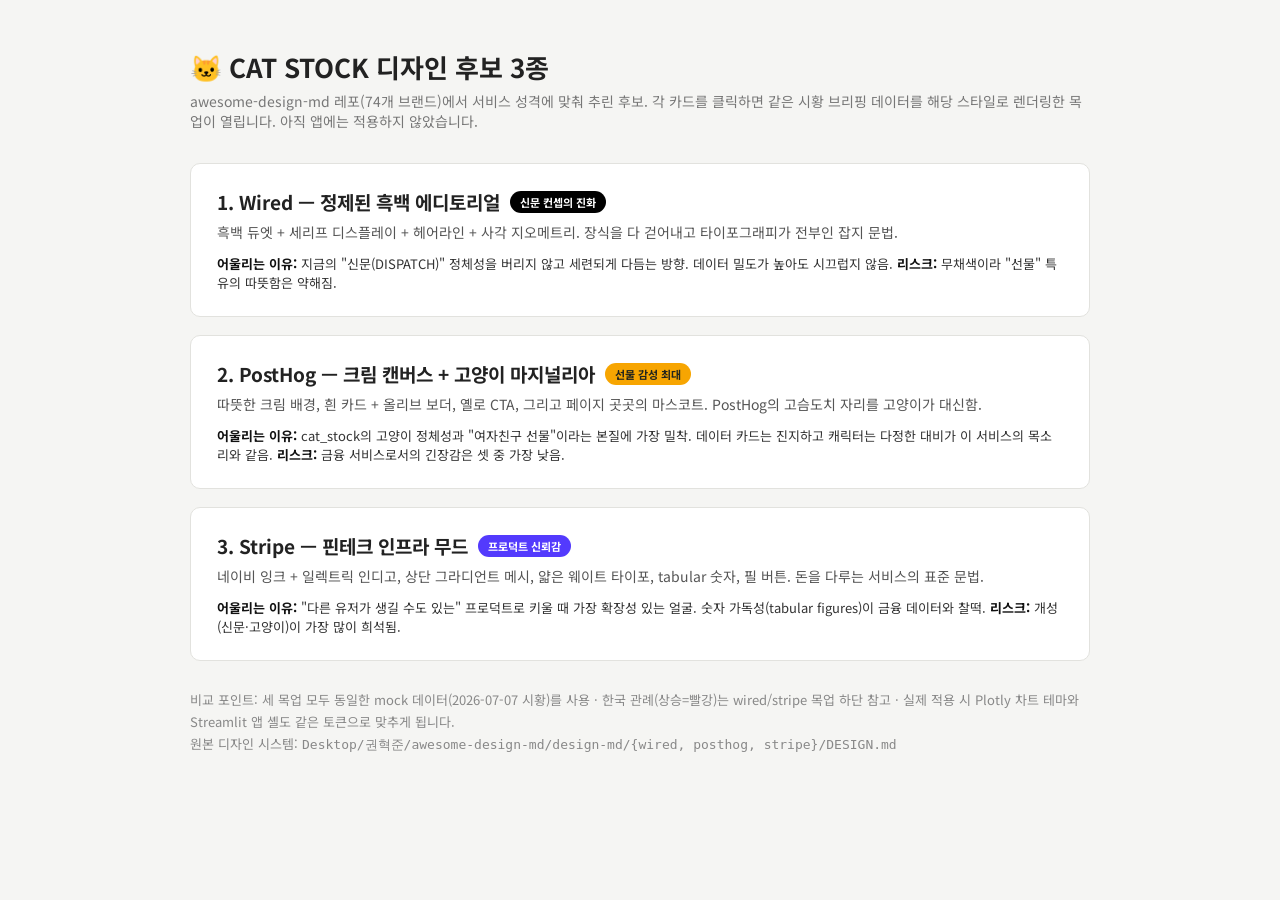
==== docs/design_previews/index.html @ 156ebe8d "Add design candidate previews (Wired/PostHog/Stripe mockups) Co-Authored-By: Claude Fable 5 <noreply" ====
<!DOCTYPE html>
<html lang="ko">
<head>
<meta charset="utf-8">
<meta name="viewport" content="width=device-width,initial-scale=1">
<title>CAT STOCK 디자인 후보 미리보기</title>
<link href="https://fonts.googleapis.com/css2?family=Noto+Sans+KR:wght@400;500;700&display=swap" rel="stylesheet">
<style>
*{margin:0;padding:0;box-sizing:border-box;}
body{font-family:"Noto Sans KR",sans-serif;background:#f5f5f3;color:#222;padding:48px 24px;}
.wrap{max-width:900px;margin:0 auto;}
h1{font-size:26px;margin-bottom:6px;}
.sub{color:#777;font-size:14px;margin-bottom:32px;}
.card{background:#fff;border:1px solid #e2e2de;border-radius:10px;padding:24px 26px;margin-bottom:18px;display:block;text-decoration:none;color:inherit;transition:box-shadow .15s;}
.card:hover{box-shadow:0 4px 18px rgba(0,0,0,.08);}
.card h2{font-size:19px;margin-bottom:6px;display:flex;align-items:center;gap:10px;}
.chip{font-size:11px;font-weight:700;padding:3px 10px;border-radius:999px;}
.card p{font-size:14px;line-height:1.65;color:#555;word-break:keep-all;}
.fit{margin-top:10px;font-size:13px;color:#333;}
.fit b{color:#111;}
.note{margin-top:28px;font-size:13px;color:#888;line-height:1.7;}
</style>
</head>
<body>
<div class="wrap">
  <h1>🐱 CAT STOCK 디자인 후보 3종</h1>
  <div class="sub">awesome-design-md 레포(74개 브랜드)에서 서비스 성격에 맞춰 추린 후보. 각 카드를 클릭하면 같은 시황 브리핑 데이터를 해당 스타일로 렌더링한 목업이 열립니다. 아직 앱에는 적용하지 않았습니다.</div>

  <a class="card" href="wired.html">
    <h2>1. Wired — 정제된 흑백 에디토리얼 <span class="chip" style="background:#000;color:#fff;">신문 컨셉의 진화</span></h2>
    <p>흑백 듀엣 + 세리프 디스플레이 + 헤어라인 + 사각 지오메트리. 장식을 다 걷어내고 타이포그래피가 전부인 잡지 문법.</p>
    <div class="fit"><b>어울리는 이유:</b> 지금의 "신문(DISPATCH)" 정체성을 버리지 않고 세련되게 다듬는 방향. 데이터 밀도가 높아도 시끄럽지 않음. <b>리스크:</b> 무채색이라 "선물" 특유의 따뜻함은 약해짐.</div>
  </a>

  <a class="card" href="posthog.html">
    <h2>2. PostHog — 크림 캔버스 + 고양이 마지널리아 <span class="chip" style="background:#f7a501;color:#23251d;">선물 감성 최대</span></h2>
    <p>따뜻한 크림 배경, 흰 카드 + 올리브 보더, 옐로 CTA, 그리고 페이지 곳곳의 마스코트. PostHog의 고슴도치 자리를 고양이가 대신함.</p>
    <div class="fit"><b>어울리는 이유:</b> cat_stock의 고양이 정체성과 "여자친구 선물"이라는 본질에 가장 밀착. 데이터 카드는 진지하고 캐릭터는 다정한 대비가 이 서비스의 목소리와 같음. <b>리스크:</b> 금융 서비스로서의 긴장감은 셋 중 가장 낮음.</div>
  </a>

  <a class="card" href="stripe.html">
    <h2>3. Stripe — 핀테크 인프라 무드 <span class="chip" style="background:#533afd;color:#fff;">프로덕트 신뢰감</span></h2>
    <p>네이비 잉크 + 일렉트릭 인디고, 상단 그라디언트 메시, 얇은 웨이트 타이포, tabular 숫자, 필 버튼. 돈을 다루는 서비스의 표준 문법.</p>
    <div class="fit"><b>어울리는 이유:</b> "다른 유저가 생길 수도 있는" 프로덕트로 키울 때 가장 확장성 있는 얼굴. 숫자 가독성(tabular figures)이 금융 데이터와 찰떡. <b>리스크:</b> 개성(신문·고양이)이 가장 많이 희석됨.</div>
  </a>

  <div class="note">
    비교 포인트: 세 목업 모두 동일한 mock 데이터(2026-07-07 시황)를 사용 · 한국 관례(상승=빨강)는 wired/stripe 목업 하단 참고 · 실제 적용 시 Plotly 차트 테마와 Streamlit 앱 셸도 같은 토큰으로 맞추게 됩니다.<br>
    원본 디자인 시스템: <code>Desktop/권혁준/awesome-design-md/design-md/{wired, posthog, stripe}/DESIGN.md</code>
  </div>
</div>
</body>
</html>
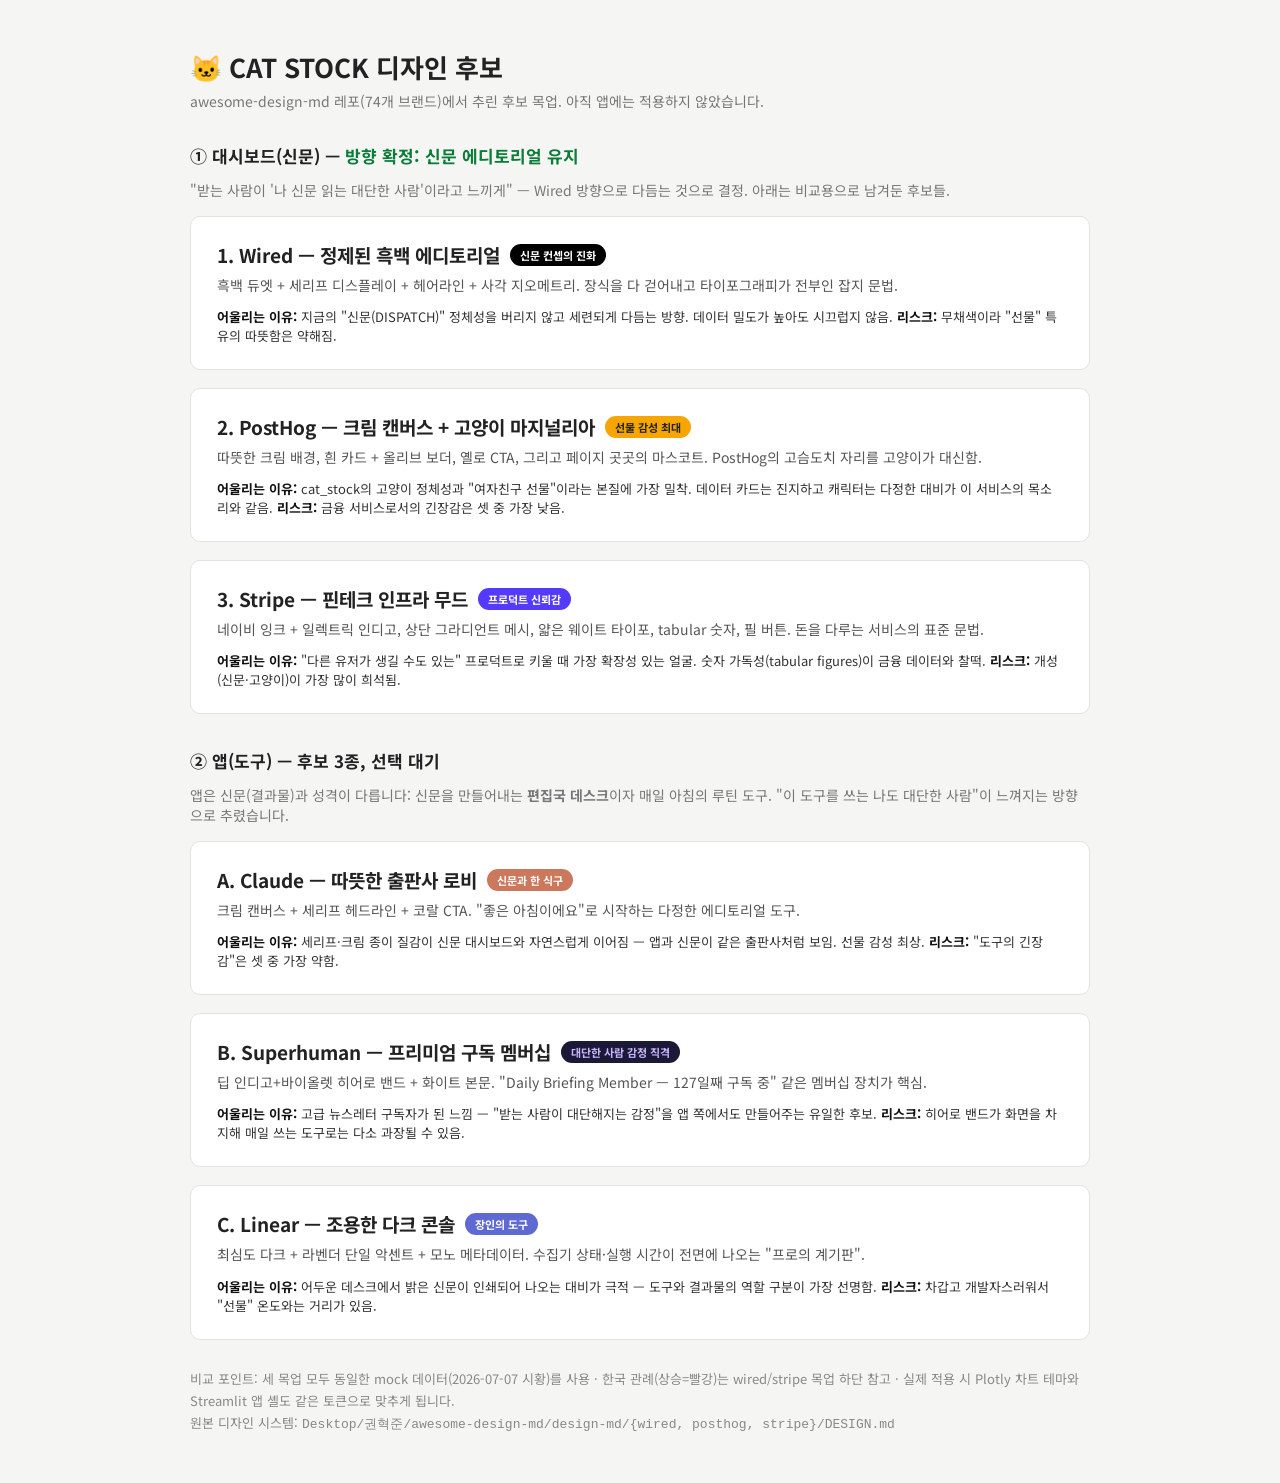
==== commit 14e6840c: "Add app-shell design candidates (Claude/Superhuman/Linear mockups) Co-Authored-By: Claude Fable 5 <n" ====
--- a/docs/design_previews/index.html
+++ b/docs/design_previews/index.html
@@ -23,8 +23,11 @@
 </head>
 <body>
 <div class="wrap">
-  <h1>🐱 CAT STOCK 디자인 후보 3종</h1>
-  <div class="sub">awesome-design-md 레포(74개 브랜드)에서 서비스 성격에 맞춰 추린 후보. 각 카드를 클릭하면 같은 시황 브리핑 데이터를 해당 스타일로 렌더링한 목업이 열립니다. 아직 앱에는 적용하지 않았습니다.</div>
+  <h1>🐱 CAT STOCK 디자인 후보</h1>
+  <div class="sub">awesome-design-md 레포(74개 브랜드)에서 추린 후보 목업. 아직 앱에는 적용하지 않았습니다.</div>
+
+  <h2 style="font-size:17px;margin:8px 0 12px;">① 대시보드(신문) — <span style="color:#0a7d38;">방향 확정: 신문 에디토리얼 유지</span></h2>
+  <div class="sub" style="margin-bottom:16px;">"받는 사람이 '나 신문 읽는 대단한 사람'이라고 느끼게" — Wired 방향으로 다듬는 것으로 결정. 아래는 비교용으로 남겨둔 후보들.</div>
 
   <a class="card" href="wired.html">
     <h2>1. Wired — 정제된 흑백 에디토리얼 <span class="chip" style="background:#000;color:#fff;">신문 컨셉의 진화</span></h2>
@@ -44,6 +47,27 @@
     <div class="fit"><b>어울리는 이유:</b> "다른 유저가 생길 수도 있는" 프로덕트로 키울 때 가장 확장성 있는 얼굴. 숫자 가독성(tabular figures)이 금융 데이터와 찰떡. <b>리스크:</b> 개성(신문·고양이)이 가장 많이 희석됨.</div>
   </a>
 
+  <h2 style="font-size:17px;margin:34px 0 12px;">② 앱(도구) — 후보 3종, 선택 대기</h2>
+  <div class="sub" style="margin-bottom:16px;">앱은 신문(결과물)과 성격이 다릅니다: 신문을 만들어내는 <b>편집국 데스크</b>이자 매일 아침의 루틴 도구. "이 도구를 쓰는 나도 대단한 사람"이 느껴지는 방향으로 추렸습니다.</div>
+
+  <a class="card" href="app_claude.html">
+    <h2>A. Claude — 따뜻한 출판사 로비 <span class="chip" style="background:#cc785c;color:#fff;">신문과 한 식구</span></h2>
+    <p>크림 캔버스 + 세리프 헤드라인 + 코랄 CTA. "좋은 아침이에요"로 시작하는 다정한 에디토리얼 도구.</p>
+    <div class="fit"><b>어울리는 이유:</b> 세리프·크림 종이 질감이 신문 대시보드와 자연스럽게 이어짐 — 앱과 신문이 같은 출판사처럼 보임. 선물 감성 최상. <b>리스크:</b> "도구의 긴장감"은 셋 중 가장 약함.</div>
+  </a>
+
+  <a class="card" href="app_superhuman.html">
+    <h2>B. Superhuman — 프리미엄 구독 멤버십 <span class="chip" style="background:#1b1938;color:#c9b4fa;">대단한 사람 감정 직격</span></h2>
+    <p>딥 인디고+바이올렛 히어로 밴드 + 화이트 본문. "Daily Briefing Member — 127일째 구독 중" 같은 멤버십 장치가 핵심.</p>
+    <div class="fit"><b>어울리는 이유:</b> 고급 뉴스레터 구독자가 된 느낌 — "받는 사람이 대단해지는 감정"을 앱 쪽에서도 만들어주는 유일한 후보. <b>리스크:</b> 히어로 밴드가 화면을 차지해 매일 쓰는 도구로는 다소 과장될 수 있음.</div>
+  </a>
+
+  <a class="card" href="app_linear.html">
+    <h2>C. Linear — 조용한 다크 콘솔 <span class="chip" style="background:#5e6ad2;color:#fff;">장인의 도구</span></h2>
+    <p>최심도 다크 + 라벤더 단일 악센트 + 모노 메타데이터. 수집기 상태·실행 시간이 전면에 나오는 "프로의 계기판".</p>
+    <div class="fit"><b>어울리는 이유:</b> 어두운 데스크에서 밝은 신문이 인쇄되어 나오는 대비가 극적 — 도구와 결과물의 역할 구분이 가장 선명함. <b>리스크:</b> 차갑고 개발자스러워서 "선물" 온도와는 거리가 있음.</div>
+  </a>
+
   <div class="note">
     비교 포인트: 세 목업 모두 동일한 mock 데이터(2026-07-07 시황)를 사용 · 한국 관례(상승=빨강)는 wired/stripe 목업 하단 참고 · 실제 적용 시 Plotly 차트 테마와 Streamlit 앱 셸도 같은 토큰으로 맞추게 됩니다.<br>
     원본 디자인 시스템: <code>Desktop/권혁준/awesome-design-md/design-md/{wired, posthog, stripe}/DESIGN.md</code>
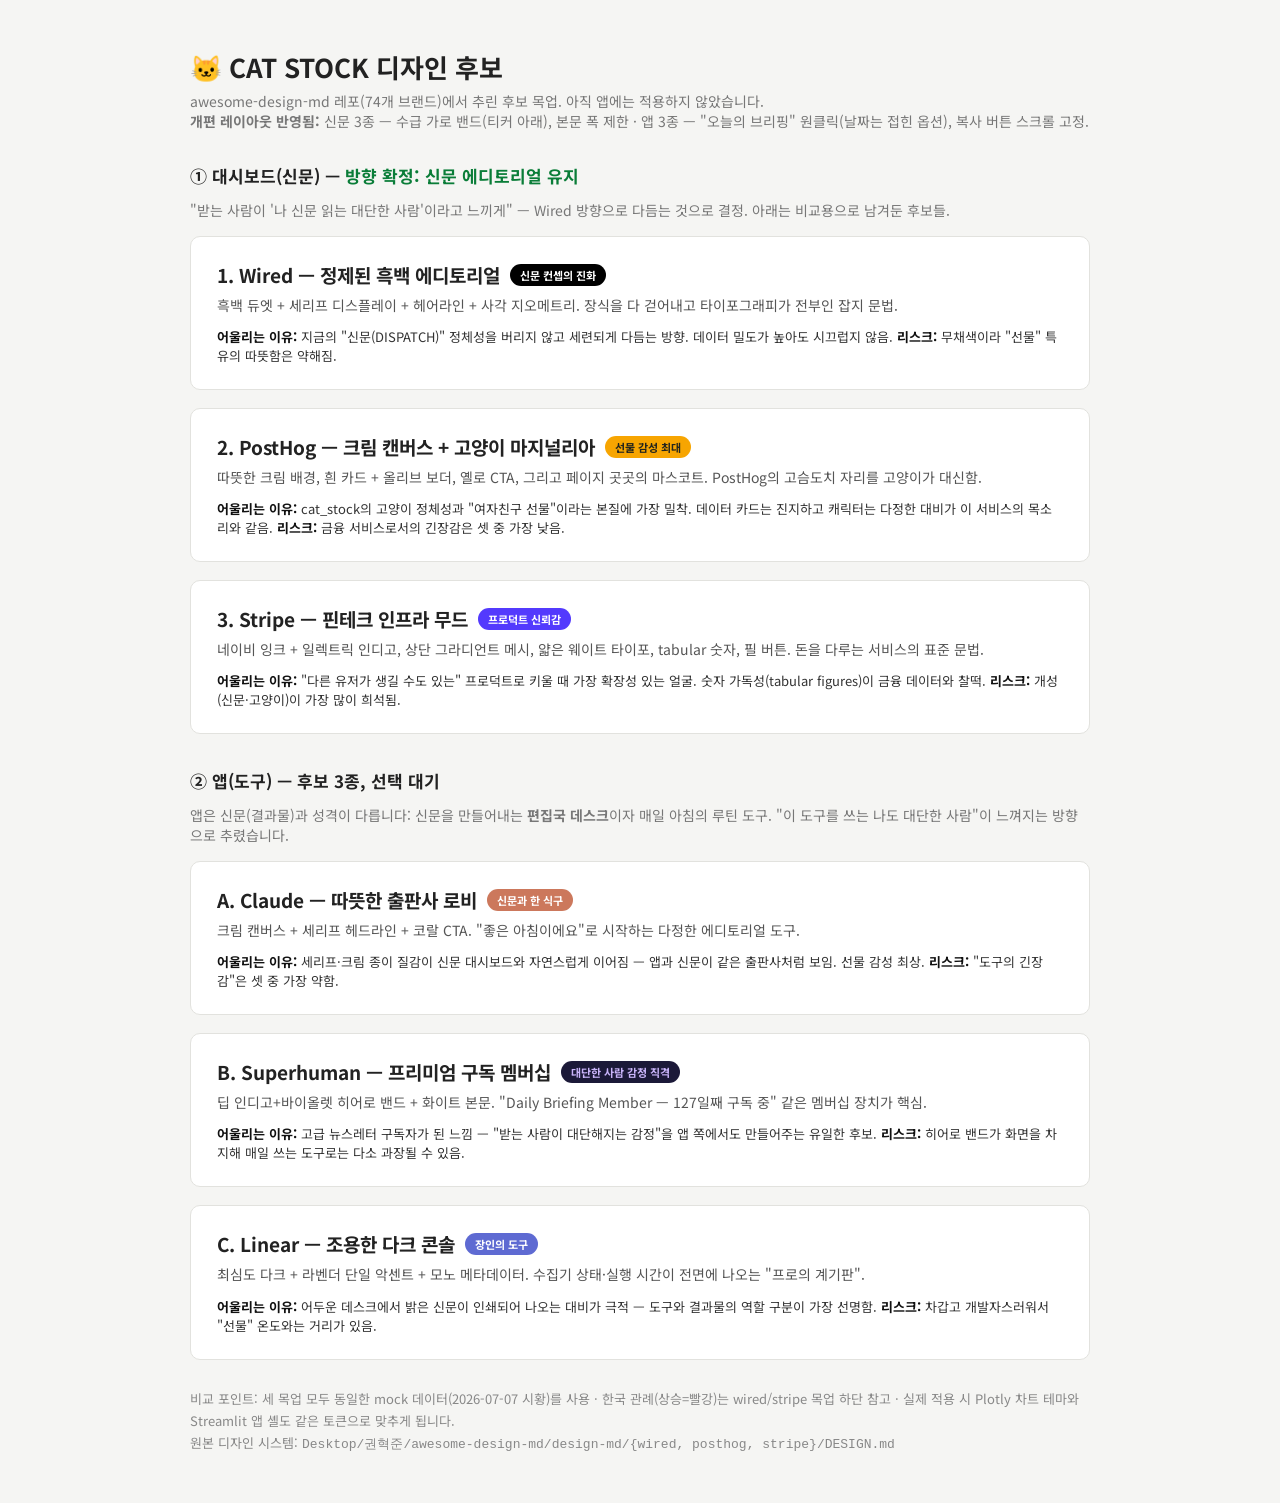
==== commit 351b69d6: "Apply revamped layout to all design mockups Newspaper mockups: investor-flow band under the ticker, " ====
--- a/docs/design_previews/index.html
+++ b/docs/design_previews/index.html
@@ -24,7 +24,8 @@
 <body>
 <div class="wrap">
   <h1>🐱 CAT STOCK 디자인 후보</h1>
-  <div class="sub">awesome-design-md 레포(74개 브랜드)에서 추린 후보 목업. 아직 앱에는 적용하지 않았습니다.</div>
+  <div class="sub">awesome-design-md 레포(74개 브랜드)에서 추린 후보 목업. 아직 앱에는 적용하지 않았습니다.<br>
+  <b>개편 레이아웃 반영됨:</b> 신문 3종 — 수급 가로 밴드(티커 아래), 본문 폭 제한 · 앱 3종 — "오늘의 브리핑" 원클릭(날짜는 접힌 옵션), 복사 버튼 스크롤 고정.</div>
 
   <h2 style="font-size:17px;margin:8px 0 12px;">① 대시보드(신문) — <span style="color:#0a7d38;">방향 확정: 신문 에디토리얼 유지</span></h2>
   <div class="sub" style="margin-bottom:16px;">"받는 사람이 '나 신문 읽는 대단한 사람'이라고 느끼게" — Wired 방향으로 다듬는 것으로 결정. 아래는 비교용으로 남겨둔 후보들.</div>
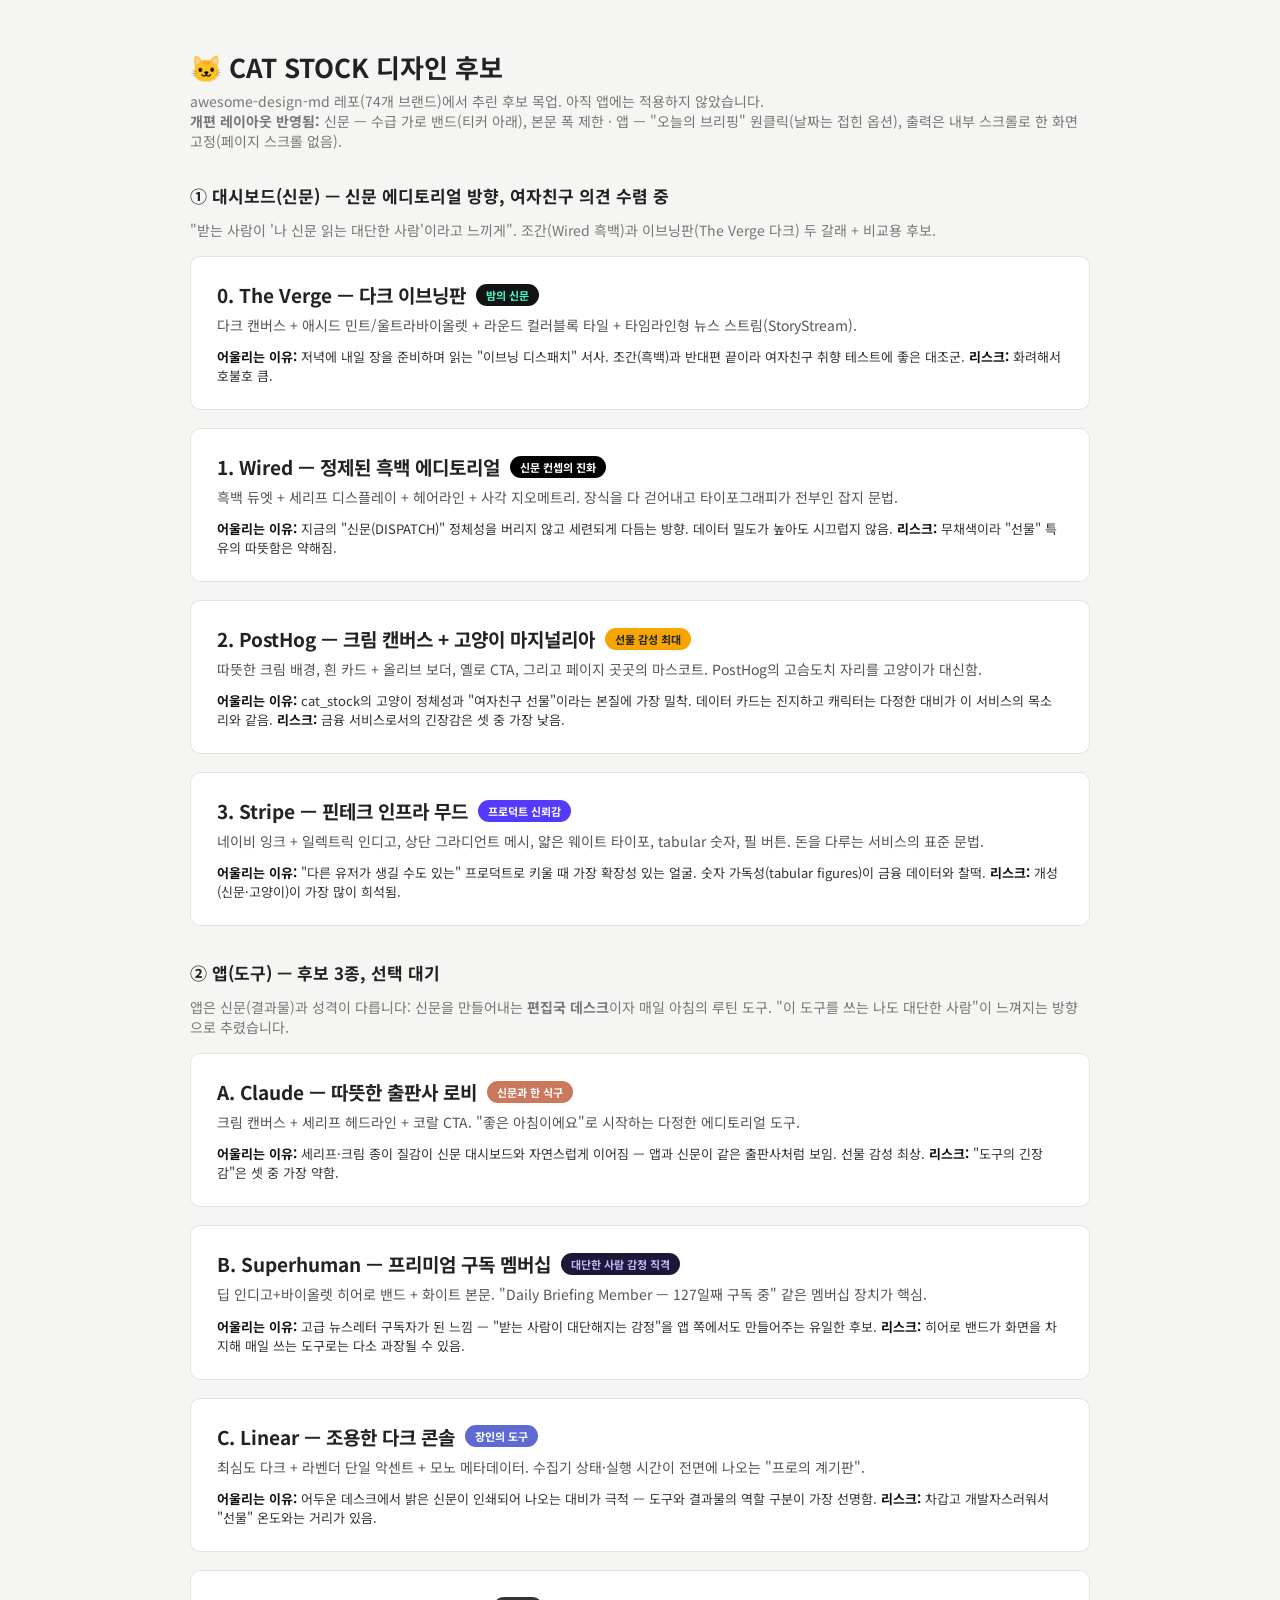
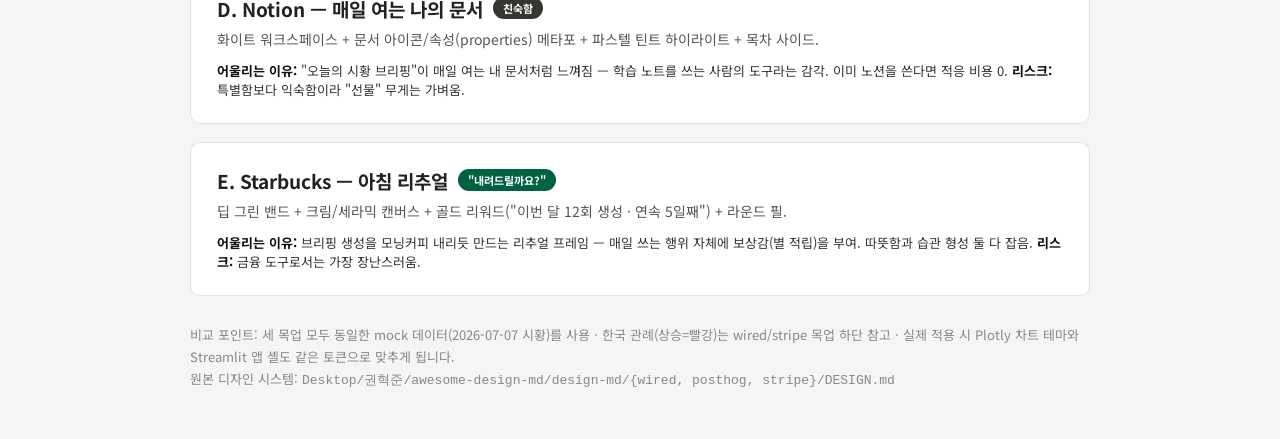
==== commit ae566c46: "Refine mockup buttons, restore one-screen output, add 3 candidates - App mockups: output box scrolls" ====
--- a/docs/design_previews/index.html
+++ b/docs/design_previews/index.html
@@ -25,10 +25,16 @@
 <div class="wrap">
   <h1>🐱 CAT STOCK 디자인 후보</h1>
   <div class="sub">awesome-design-md 레포(74개 브랜드)에서 추린 후보 목업. 아직 앱에는 적용하지 않았습니다.<br>
-  <b>개편 레이아웃 반영됨:</b> 신문 3종 — 수급 가로 밴드(티커 아래), 본문 폭 제한 · 앱 3종 — "오늘의 브리핑" 원클릭(날짜는 접힌 옵션), 복사 버튼 스크롤 고정.</div>
+  <b>개편 레이아웃 반영됨:</b> 신문 — 수급 가로 밴드(티커 아래), 본문 폭 제한 · 앱 — "오늘의 브리핑" 원클릭(날짜는 접힌 옵션), 출력은 내부 스크롤로 한 화면 고정(페이지 스크롤 없음).</div>
 
-  <h2 style="font-size:17px;margin:8px 0 12px;">① 대시보드(신문) — <span style="color:#0a7d38;">방향 확정: 신문 에디토리얼 유지</span></h2>
-  <div class="sub" style="margin-bottom:16px;">"받는 사람이 '나 신문 읽는 대단한 사람'이라고 느끼게" — Wired 방향으로 다듬는 것으로 결정. 아래는 비교용으로 남겨둔 후보들.</div>
+  <h2 style="font-size:17px;margin:8px 0 12px;">① 대시보드(신문) — 신문 에디토리얼 방향, 여자친구 의견 수렴 중</h2>
+  <div class="sub" style="margin-bottom:16px;">"받는 사람이 '나 신문 읽는 대단한 사람'이라고 느끼게". 조간(Wired 흑백)과 이브닝판(The Verge 다크) 두 갈래 + 비교용 후보.</div>
+
+  <a class="card" href="theverge.html">
+    <h2>0. The Verge — 다크 이브닝판 <span class="chip" style="background:#131313;color:#3cffd0;">밤의 신문</span></h2>
+    <p>다크 캔버스 + 애시드 민트/울트라바이올렛 + 라운드 컬러블록 타일 + 타임라인형 뉴스 스트림(StoryStream).</p>
+    <div class="fit"><b>어울리는 이유:</b> 저녁에 내일 장을 준비하며 읽는 "이브닝 디스패치" 서사. 조간(흑백)과 반대편 끝이라 여자친구 취향 테스트에 좋은 대조군. <b>리스크:</b> 화려해서 호불호 큼.</div>
+  </a>
 
   <a class="card" href="wired.html">
     <h2>1. Wired — 정제된 흑백 에디토리얼 <span class="chip" style="background:#000;color:#fff;">신문 컨셉의 진화</span></h2>
@@ -69,6 +75,18 @@
     <div class="fit"><b>어울리는 이유:</b> 어두운 데스크에서 밝은 신문이 인쇄되어 나오는 대비가 극적 — 도구와 결과물의 역할 구분이 가장 선명함. <b>리스크:</b> 차갑고 개발자스러워서 "선물" 온도와는 거리가 있음.</div>
   </a>
 
+  <a class="card" href="app_notion.html">
+    <h2>D. Notion — 매일 여는 나의 문서 <span class="chip" style="background:#37352f;color:#fff;">친숙함</span></h2>
+    <p>화이트 워크스페이스 + 문서 아이콘/속성(properties) 메타포 + 파스텔 틴트 하이라이트 + 목차 사이드.</p>
+    <div class="fit"><b>어울리는 이유:</b> "오늘의 시황 브리핑"이 매일 여는 내 문서처럼 느껴짐 — 학습 노트를 쓰는 사람의 도구라는 감각. 이미 노션을 쓴다면 적응 비용 0. <b>리스크:</b> 특별함보다 익숙함이라 "선물" 무게는 가벼움.</div>
+  </a>
+
+  <a class="card" href="app_starbucks.html">
+    <h2>E. Starbucks — 아침 리추얼 <span class="chip" style="background:#006241;color:#fff;">"내려드릴까요?"</span></h2>
+    <p>딥 그린 밴드 + 크림/세라믹 캔버스 + 골드 리워드("이번 달 12회 생성 · 연속 5일째") + 라운드 필.</p>
+    <div class="fit"><b>어울리는 이유:</b> 브리핑 생성을 모닝커피 내리듯 만드는 리추얼 프레임 — 매일 쓰는 행위 자체에 보상감(별 적립)을 부여. 따뜻함과 습관 형성 둘 다 잡음. <b>리스크:</b> 금융 도구로서는 가장 장난스러움.</div>
+  </a>
+
   <div class="note">
     비교 포인트: 세 목업 모두 동일한 mock 데이터(2026-07-07 시황)를 사용 · 한국 관례(상승=빨강)는 wired/stripe 목업 하단 참고 · 실제 적용 시 Plotly 차트 테마와 Streamlit 앱 셸도 같은 토큰으로 맞추게 됩니다.<br>
     원본 디자인 시스템: <code>Desktop/권혁준/awesome-design-md/design-md/{wired, posthog, stripe}/DESIGN.md</code>
